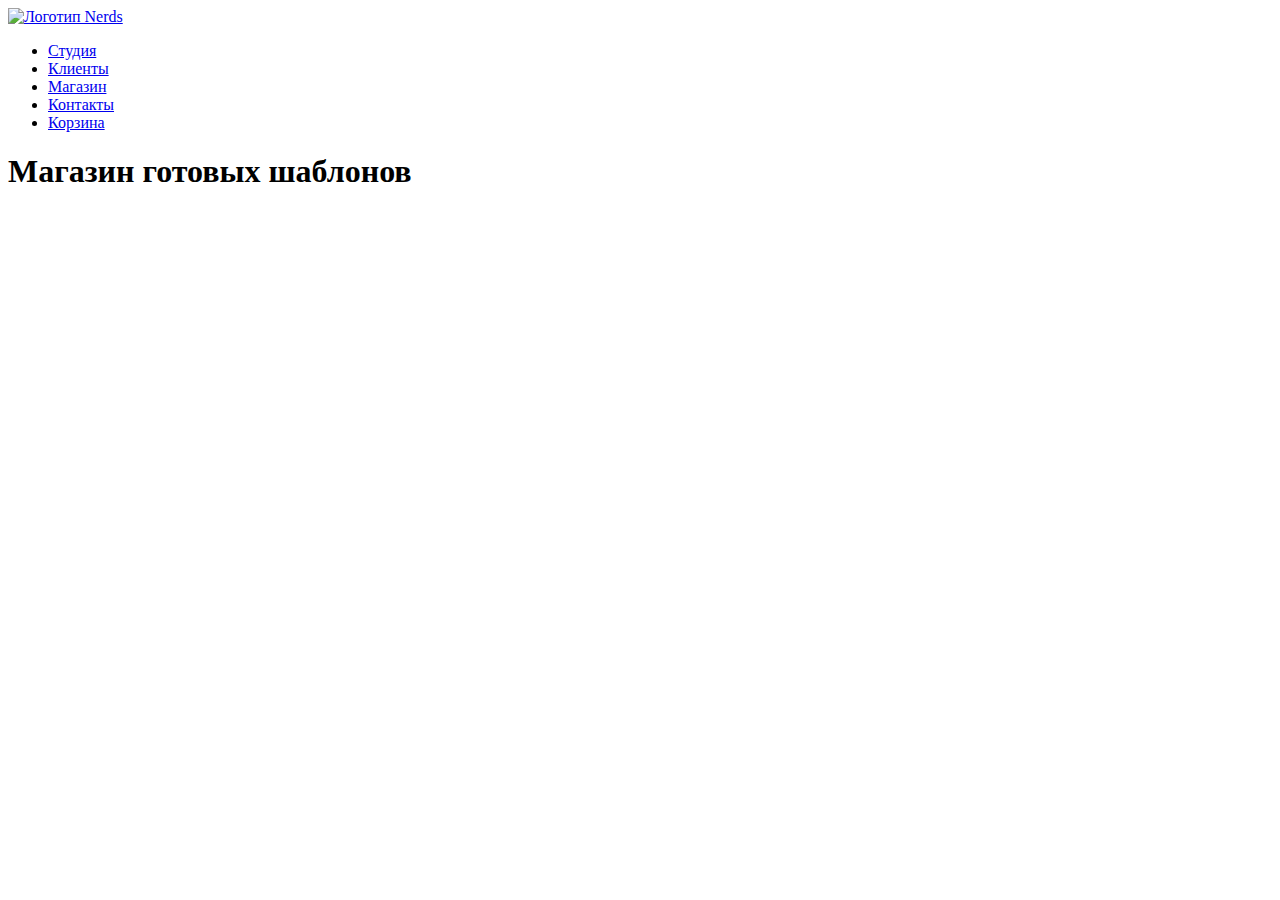
==== index.html @ 3d24a61e "Initial commit" ====
<!DOCTYPE html>
<head>
    <meta charset="utf-8">
    <title>Магазин готовых шаблонов</title>
    <link rel="stylesheet" href="css/style.css">
</head>

<body>
    <header>
        <nav class="main-navigation">
            <a class="main-header-logo" href="index.html">
                    <img src="img/logo.svg" width="111" height="24" alt="Логотип Nerds" >
                </a>
            <ul class="main-navigation-list">
                <li><a class="main-naviganion-item" href="studio.html">Студия</a></li>
                <li><a class="main-naviganion-item" href="customers.html">Клиенты</a></li>
                <li><a class="main-naviganion-item" href="shop.html">Магазин</a></li>
                <li><a class="main-naviganion-item" href="contacts.html">Контакты</a></li>
                <li><a class="main-naviganion-item" href="basket.html">Корзина</a></li>
            </ul>
            
            
        </nav>
        <h1>Магазин готовых шаблонов</h1>
    </header>
    
    <main class="container">
        
    </main>
    
    
</body>
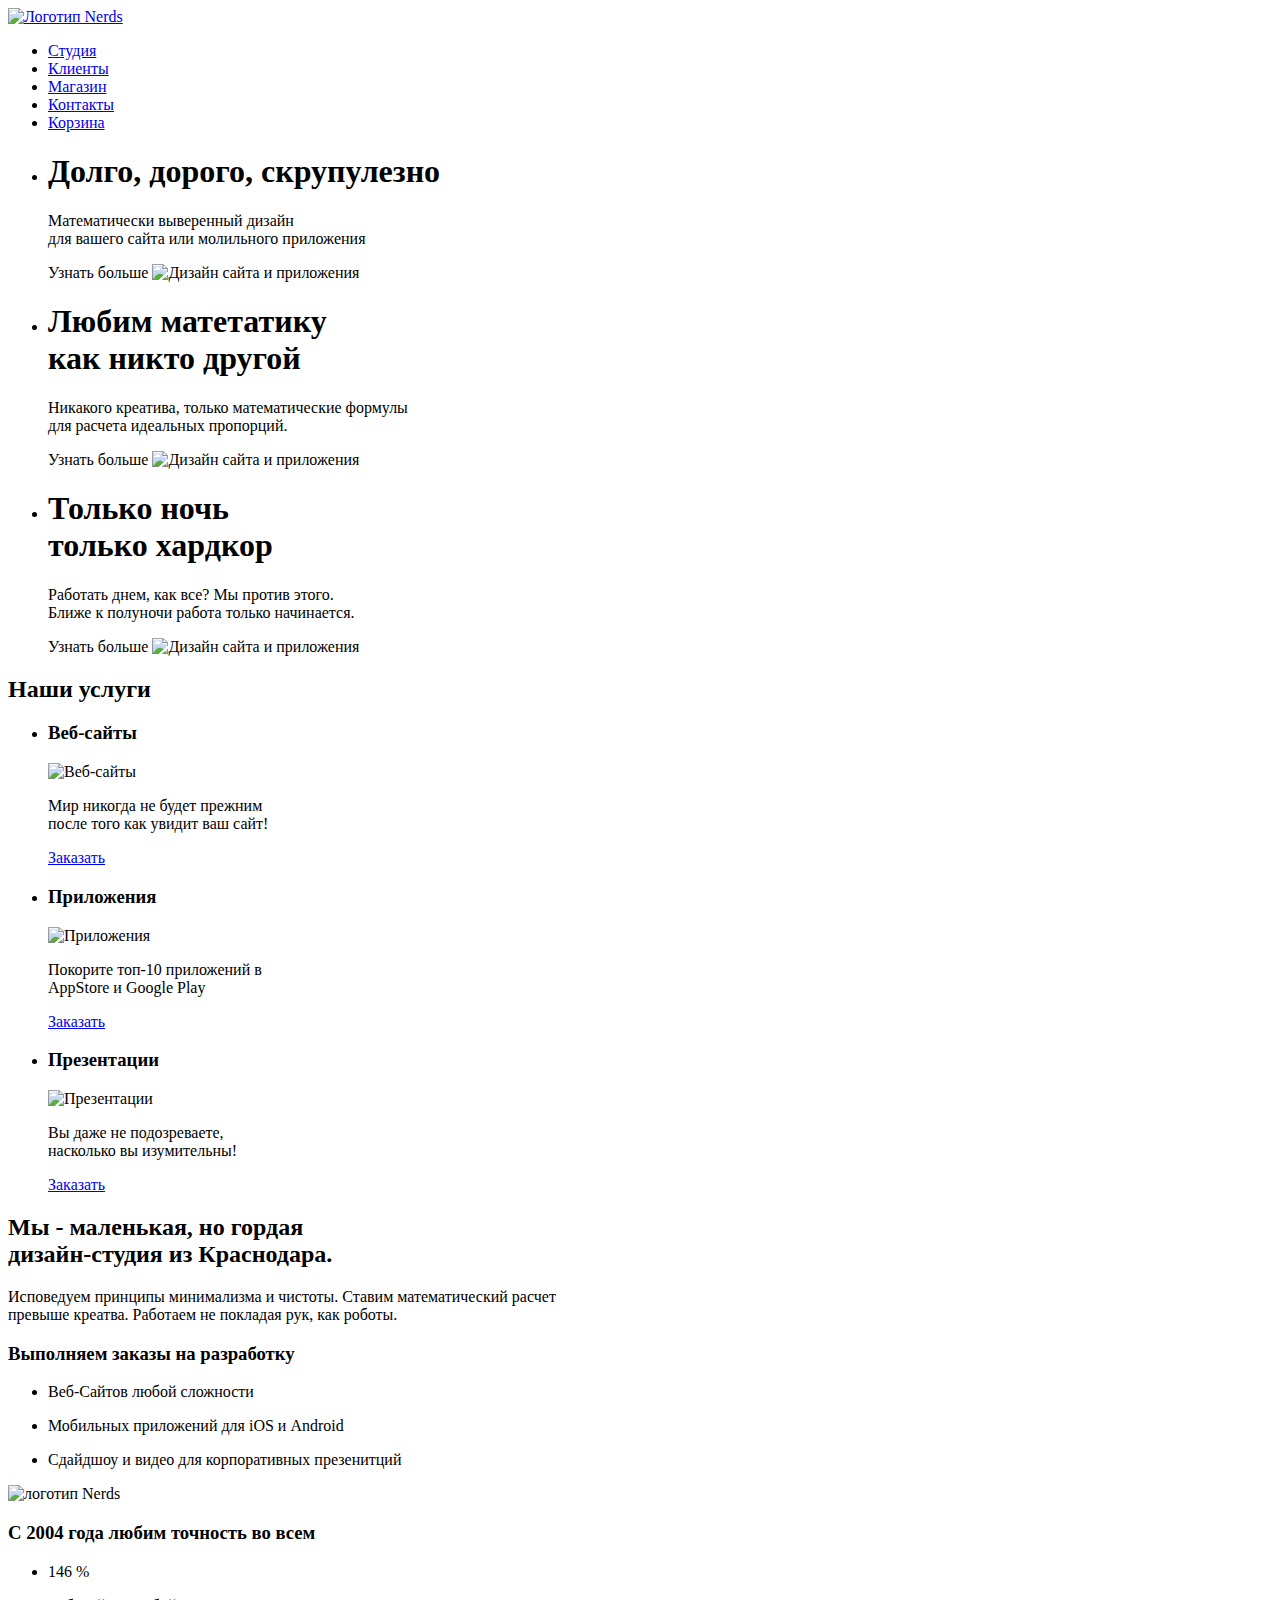
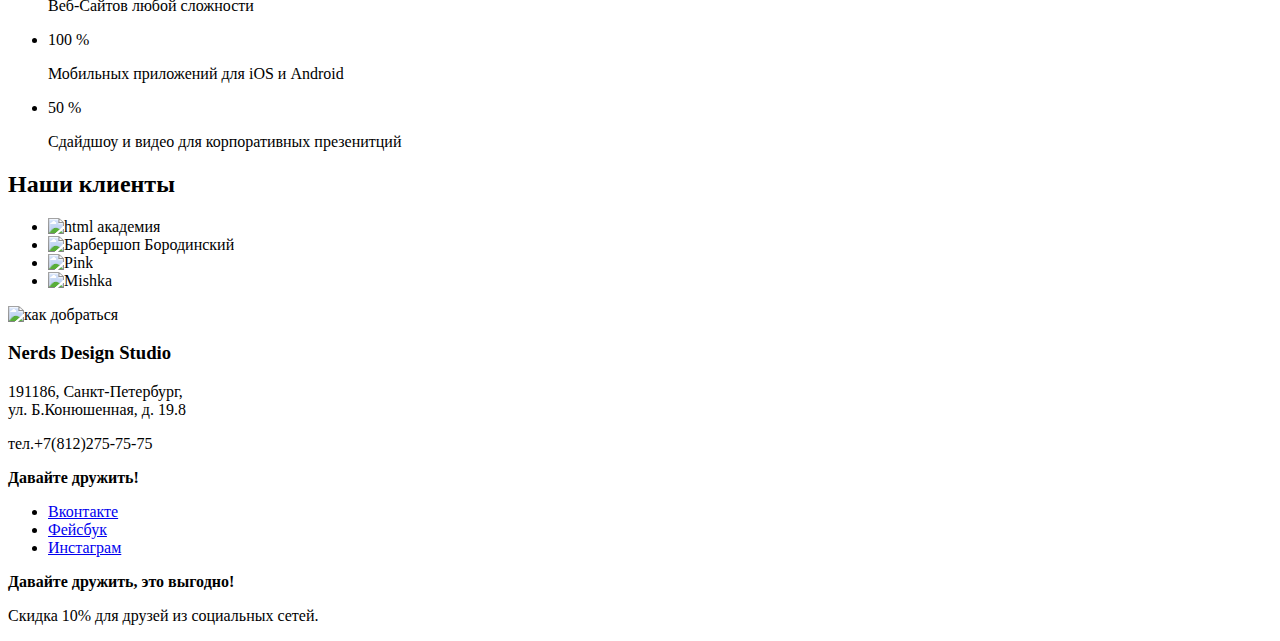
==== commit 7dc8781e: "Доделал index" ====
--- a/index.html
+++ b/index.html
@@ -21,12 +21,141 @@
             
             
         </nav>
-        <h1>Магазин готовых шаблонов</h1>
+        <section class="main-baner">
+            <ul class="baner-list">
+                <li class="baner-item">
+                    <h1 class="baner-h1">Долго, дорого, скрупулезно</h1>
+                    <p class="baner-text">Математически выверенный дизайн<br>
+                                          для вашего сайта или молильного приложения</p>
+                    <span class="button button-buner" href="studio.html"> Узнать больше</span>
+                    <img src="img/baner-1.jpg" alt="Дизайн сайта и приложения">
+                </li>
+                <li class="baner-item">
+                    <h1 class="baner-h1" >Любим матетатику<br>
+                                          как никто другой</h1>
+                    <p class="baner-text">Никакого креатива, только математические формулы<br>
+                                          для расчета идеальных пропорций.</p>
+                    <span class="button button-buner" href="studio.html"> Узнать больше</span>
+                    <img src="img/baner-2.jpg" alt="Дизайн сайта и приложения">
+                </li>
+                <li class="baner-item">
+                    <h1 class="baner-h1" >Только ночь<br>
+                                          только хардкор</h1>
+                    <p class="baner-text">Работать днем, как все? Мы против этого.<br>
+                                          Ближе к полуночи работа только начинается.</p>
+                    <span class="button button-buner" href="studio.html"> Узнать больше</span>
+                    <img src="img/baner-3.jpg" alt="Дизайн сайта и приложения">
+                </li>
+            </ul>
+        </section>
     </header>
     
     <main class="container">
+        <section class="our-services">
+            <h2 class="visualy-hidden">Наши услуги</h2>
+            <ul class="our-services-list">
+                <li class="our-services-item">
+                    <h3 class="servis-item">Веб-сайты</h3>
+                    <img class="service-image" src="img/web-sites.jpg" alt="Веб-сайты">
+                    <p class="service-text">Мир никогда не будет прежним<br>
+                                            после того как увидит ваш сайт!</p>
+                    <a class="button-link" href="herds-shop.html"><span class="button button-services button-red">Заказать</span></a>
+                </li>
+                
+                <li class="our-services-item">
+                    <h3 class="servis-item">Приложения</h3>
+                    <img class="service-image" src="img/app.jpg" alt="Приложения">
+                    <p class="service-text">Покорите топ-10 приложений в<br>
+                                            AppStore и Google Play</p>
+                    <a class="button-link" href="herds-shop.html"><span class="button button-services button-green">Заказать</span></a>
+                </li>
+                
+                 <li class="our-services-item">
+                    <h3 class="servis-item">Презентации</h3>
+                    <img class="service-image" src="img/presentations.jpg" alt="Презентации">
+                    <p class="service-text">Вы даже не подозреваете,<br>
+                                            насколько вы изумительны!</p>
+                    <a class="button-link" href="herds-shop.html"><span class="button button-services button-yellow">Заказать</span></a>
+                </li>
+            </ul>
+        </section>
+       
+        <section class="studio-promo">
+            <h2 class="studio-promo-h2">Мы - маленькая, но гордая<br>
+                                        дизайн-студия из Краснодара.</h2>
+            <p class="studio-text">Исповедуем принципы минимализма и чистоты. Ставим математический расчет<br>
+                                   превыше креатва. Работаем не покладая рук, как роботы.</p>
+            <h3 class="web-orders">Выполняем заказы на разработку</h3>
+            <ul class="web-orders-list">
+                <li class="web-orders-item">
+                    <p class="web-orders-text">Веб-Сайтов любой сложности</p>
+                </li>
+                <li class="web-orders-item">
+                    <p class="web-orders-text">Мобильных приложений для iOS и Android</p>
+                </li>
+                <li class="web-orders-item">
+                    <p class="web-orders-text">Сдайдшоу и видео для корпоративных презенитций</p>
+                </li>
+            </ul>
+            
+            <img src="img/logo-studio.jpg" alt="логотип Nerds">
+            <h3 class="web-orders">С 2004 года любим точность во всем</h3>
+            <ul class="web-orders-conditions-list">
+                <li class="web-orders-conditions-item">
+                    <span class="conditions-numbers">146</span>
+                    <span class="conditions-percents">%</span>
+                    <p class="web-orders-text">Веб-Сайтов любой сложности</p>
+                </li>
+                <li class="web-orders-item">
+                    <span class="conditions-numbers">100</span>
+                    <span class="conditions-percents">%</span>
+                    <p class="web-orders-text">Мобильных приложений для iOS и Android</p>
+                </li>
+                <li class="web-orders-item">
+                    <span class="conditions-numbers">50</span>
+                    <span class="conditions-percents">%</span>
+                    <p class="web-orders-text">Сдайдшоу и видео для корпоративных презенитций</p>
+                </li>
+            </ul>
+        </section>
         
+        <section class="customers">
+            <h2 class="visualy-hidden">Наши клиенты</h2>
+            <ul class="customers-list">
+                <li class="customers-item">
+                   <img class="customers-img" src="img/customer-html-academy.jpg" alt="html академия">
+                </li>
+                <li class="customers-item">
+                   <img class="customers-img" src="img/customer-borodinski.jpg" alt="Барбершоп Бородинский">
+                </li>
+                <li class="customers-item">
+                   <img class="customers-img" src="img/customer-pink.jpg" alt="Pink">
+                </li>
+                 <li class="customers-item">
+                   <img class="customers-img" src="img/customer-mishka.jpg" alt="Mishka">
+                </li>
+            </ul>
+        </section>
     </main>
-    
+    <footer class="main-footer">
+        <img src="img/map.jpg" height="400" width="100%" alt="как добраться">
+        <section class="address">
+            <h3 class="map-discription">Nerds Design Studio</h3>
+            <p>191186, Санкт-Петербург,<br>
+            ул. Б.Конюшенная, д. 19.8</p>
+            <p>тел.+7(812)275-75-75</p>
+        </section>
+        <div class="footer-social">
+                <b>Давайте дружить!</b>
+                <ul>
+                    <li><a class="social-button" href="#">Вконтакте</a></li>
+                    <li><a class="social-button" href="#">Фейсбук</a></li>
+                    <li><a class="social-button" href="#">Инстаграм</a></li>
+                </ul>
+        </div>
+        <b>Давайте дружить, это выгодно!</b>
+        <p>Скидка 10% для друзей из социальных сетей.</p>
+        
+    </footer>
     
 </body>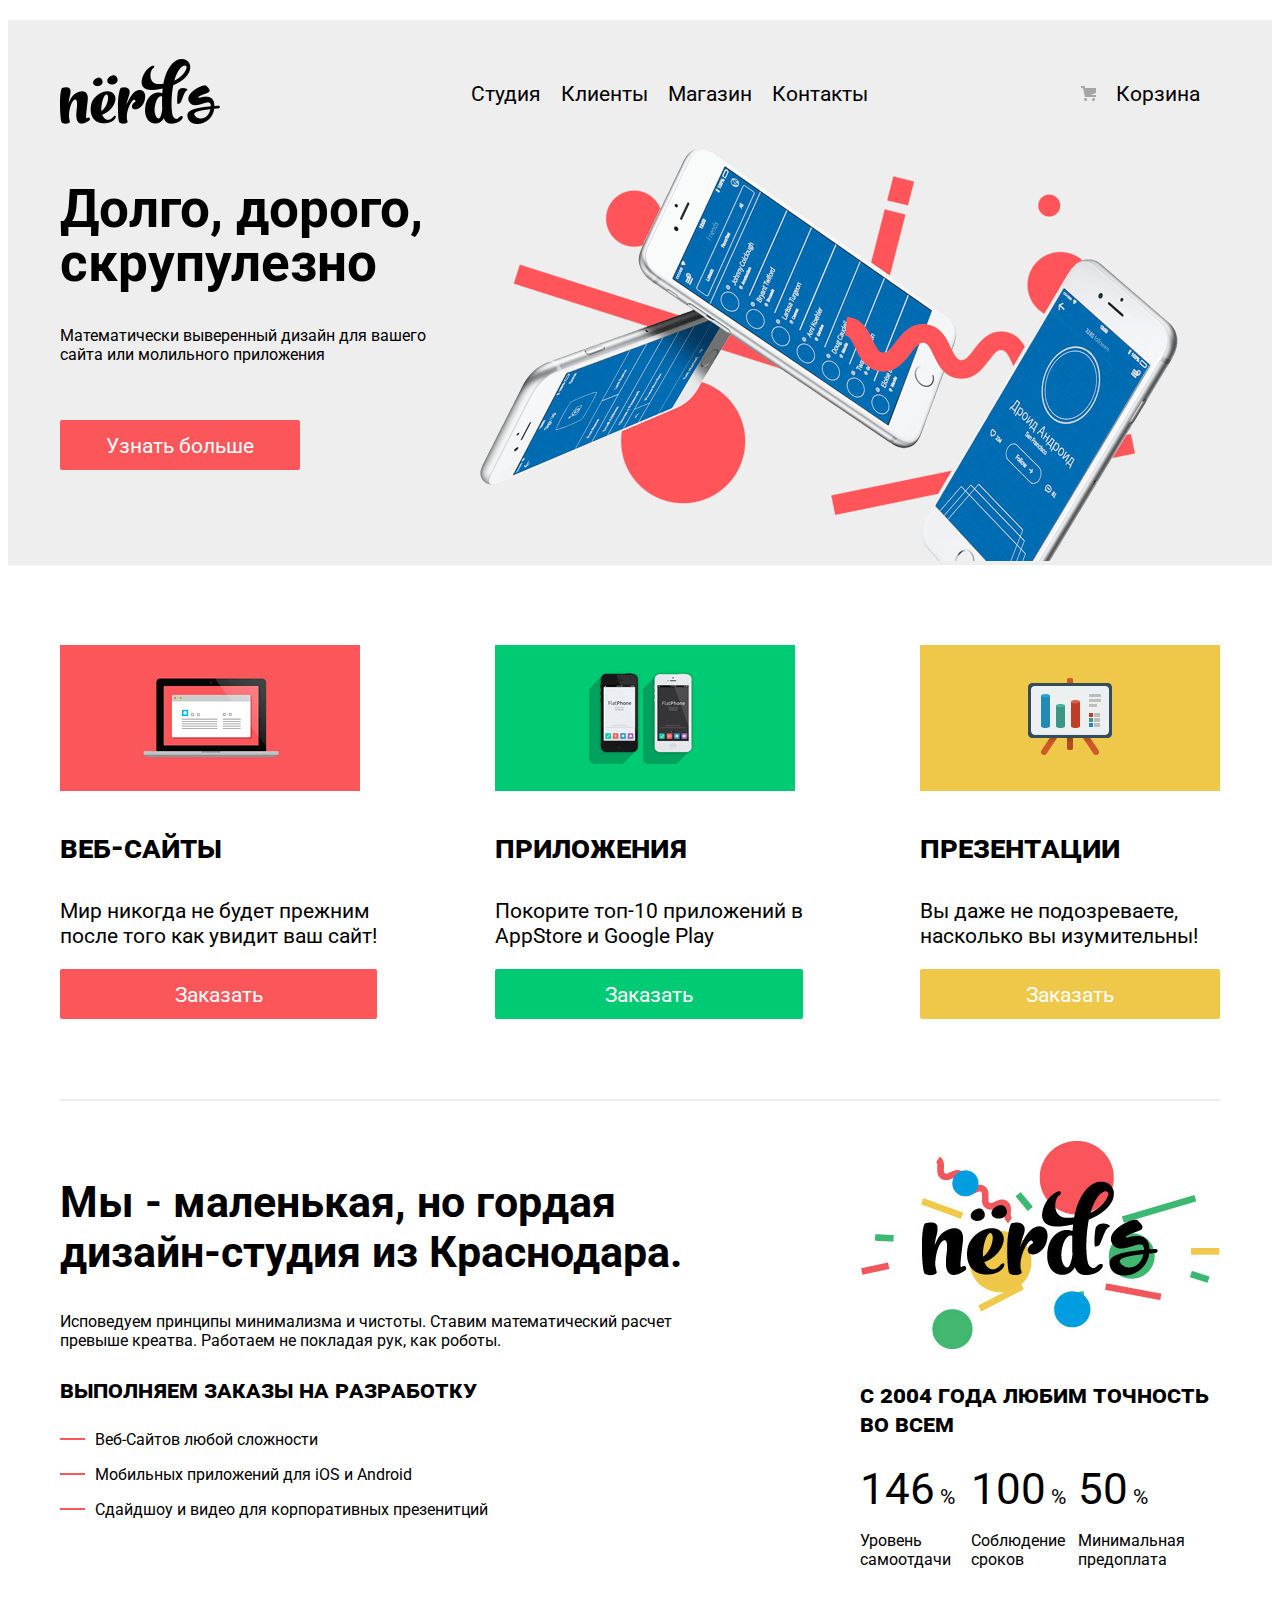
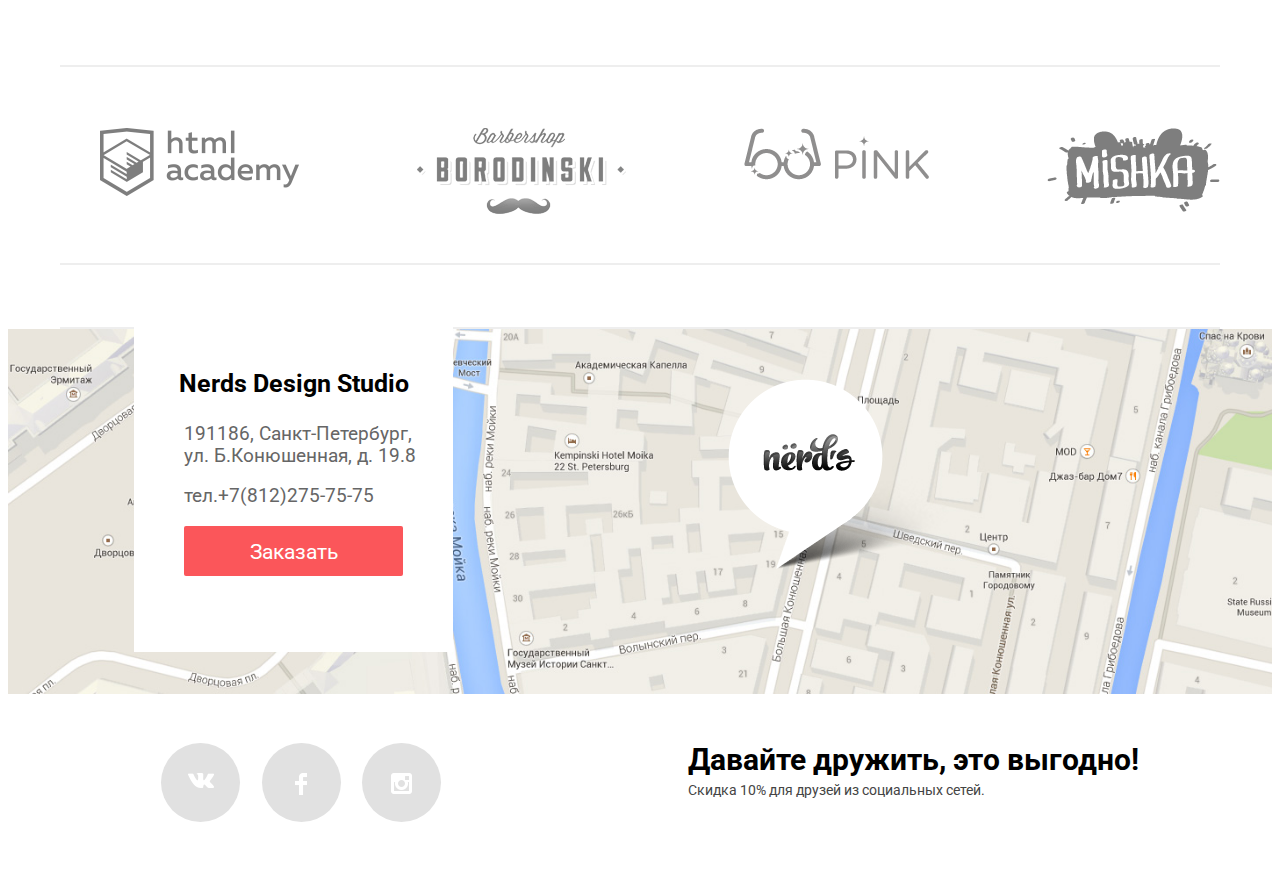
==== commit a93e02fc: "finish main page" ====
--- a/index.html
+++ b/index.html
@@ -3,34 +3,41 @@
     <meta charset="utf-8">
     <title>Магазин готовых шаблонов</title>
     <link rel="stylesheet" href="css/style.css">
+    <link href="https://fonts.googleapis.com/css?family=Roboto:500" rel="stylesheet">
 </head>
 
 <body>
-    <header>
+    <header class="header-main-page">
+       <div class="main-header-box">
         <nav class="main-navigation">
             <a class="main-header-logo" href="index.html">
-                    <img src="img/logo.svg" width="111" height="24" alt="Логотип Nerds" >
+                    <img src="img/nerds-logo.png" width="160" height="65" alt="Логотип Nerds" >
                 </a>
             <ul class="main-navigation-list">
                 <li><a class="main-naviganion-item" href="studio.html">Студия</a></li>
                 <li><a class="main-naviganion-item" href="customers.html">Клиенты</a></li>
                 <li><a class="main-naviganion-item" href="shop.html">Магазин</a></li>
                 <li><a class="main-naviganion-item" href="contacts.html">Контакты</a></li>
-                <li><a class="main-naviganion-item" href="basket.html">Корзина</a></li>
+                
             </ul>
             
-            
-        </nav>
+            <div class="basket-box">
+            	<img src="img/cart-icon.png" width="15px" height="15px"> 
+            	<a class="main-naviganion-item" href="basket.html">Корзина</a>
+            </div>
+         </nav>
         <section class="main-baner">
             <ul class="baner-list">
                 <li class="baner-item">
-                    <h1 class="baner-h1">Долго, дорого, скрупулезно</h1>
-                    <p class="baner-text">Математически выверенный дизайн<br>
-                                          для вашего сайта или молильного приложения</p>
-                    <span class="button button-buner" href="studio.html"> Узнать больше</span>
-                    <img src="img/baner-1.jpg" alt="Дизайн сайта и приложения">
+                   <div class="baner-left-side">
+                        <h1 class="baner-h1">Долго, дорого, скрупулезно</h1>
+                        <p class="baner-text">Математически выверенный дизайн для вашего сайта или молильного приложения</p>
+                        <span class="button button-buner" href="studio.html"> Узнать больше</span>
+                        </div>
+                    <img src="img/slide1.png" width="698" height="413" alt="Дизайн сайта и приложения">
                 </li>
-                <li class="baner-item">
+<!--
+           	  <li class="baner-item">
                     <h1 class="baner-h1" >Любим матетатику<br>
                                           как никто другой</h1>
                     <p class="baner-text">Никакого креатива, только математические формулы<br>
@@ -46,8 +53,10 @@
                     <span class="button button-buner" href="studio.html"> Узнать больше</span>
                     <img src="img/baner-3.jpg" alt="Дизайн сайта и приложения">
                 </li>
+-->
             </ul>
         </section>
+        </div>
     </header>
     
     <main class="container">
@@ -55,24 +64,27 @@
             <h2 class="visualy-hidden">Наши услуги</h2>
             <ul class="our-services-list">
                 <li class="our-services-item">
+                   <img class="service-image" src="img/illustration-1.jpg.png" width="300" height="146" alt="Веб-сайты">
                     <h3 class="servis-item">Веб-сайты</h3>
-                    <img class="service-image" src="img/web-sites.jpg" alt="Веб-сайты">
+                    
                     <p class="service-text">Мир никогда не будет прежним<br>
                                             после того как увидит ваш сайт!</p>
                     <a class="button-link" href="herds-shop.html"><span class="button button-services button-red">Заказать</span></a>
                 </li>
                 
                 <li class="our-services-item">
+                   <img class="service-image" src="img/illustration-2.jpg.png" width="300" height="146"  alt="Приложения">
                     <h3 class="servis-item">Приложения</h3>
-                    <img class="service-image" src="img/app.jpg" alt="Приложения">
+                    
                     <p class="service-text">Покорите топ-10 приложений в<br>
                                             AppStore и Google Play</p>
                     <a class="button-link" href="herds-shop.html"><span class="button button-services button-green">Заказать</span></a>
                 </li>
                 
                  <li class="our-services-item">
+                    
+                    <img class="service-image" src="img/illustration-3.jpg.png" width="300" height="146"  alt="Презентации">
                     <h3 class="servis-item">Презентации</h3>
-                    <img class="service-image" src="img/presentations.jpg" alt="Презентации">
                     <p class="service-text">Вы даже не подозреваете,<br>
                                             насколько вы изумительны!</p>
                     <a class="button-link" href="herds-shop.html"><span class="button button-services button-yellow">Заказать</span></a>
@@ -81,80 +93,97 @@
         </section>
        
         <section class="studio-promo">
-            <h2 class="studio-promo-h2">Мы - маленькая, но гордая<br>
+           <div class="promo">
+            <h2 class="studio-promo-h2">Мы - маленькая, но гордая
                                         дизайн-студия из Краснодара.</h2>
-            <p class="studio-text">Исповедуем принципы минимализма и чистоты. Ставим математический расчет<br>
+            <p class="studio-text">Исповедуем принципы минимализма и чистоты. Ставим математический расчет
                                    превыше креатва. Работаем не покладая рук, как роботы.</p>
             <h3 class="web-orders">Выполняем заказы на разработку</h3>
             <ul class="web-orders-list">
                 <li class="web-orders-item">
-                    <p class="web-orders-text">Веб-Сайтов любой сложности</p>
+                    <p class="web-orders-text">	  Веб-Сайтов любой сложности</p>
                 </li>
                 <li class="web-orders-item">
-                    <p class="web-orders-text">Мобильных приложений для iOS и Android</p>
+                    <p class="web-orders-text">  Мобильных приложений для iOS и Android</p>
                 </li>
                 <li class="web-orders-item">
                     <p class="web-orders-text">Сдайдшоу и видео для корпоративных презенитций</p>
                 </li>
             </ul>
+            </div>
             
-            <img src="img/logo-studio.jpg" alt="логотип Nerds">
+            <div class="web-orders-box">
+            <img src="img/nerds-illustration.jpg.png" width="360" height="208" alt="логотип Nerds">
             <h3 class="web-orders">С 2004 года любим точность во всем</h3>
             <ul class="web-orders-conditions-list">
                 <li class="web-orders-conditions-item">
                     <span class="conditions-numbers">146</span>
                     <span class="conditions-percents">%</span>
-                    <p class="web-orders-text">Веб-Сайтов любой сложности</p>
+                    <p class="web-orders-text">Уровень самоотдачи</p>
                 </li>
-                <li class="web-orders-item">
+                <li class="web-orders-conditions-item">
                     <span class="conditions-numbers">100</span>
                     <span class="conditions-percents">%</span>
-                    <p class="web-orders-text">Мобильных приложений для iOS и Android</p>
+                    <p class="web-orders-text">Соблюдение сроков</p>
                 </li>
-                <li class="web-orders-item">
+                <li class="web-orders-conditions-item">
                     <span class="conditions-numbers">50</span>
                     <span class="conditions-percents">%</span>
-                    <p class="web-orders-text">Сдайдшоу и видео для корпоративных презенитций</p>
+                    <p class="web-orders-text">Минимальная предоплата</p>
                 </li>
             </ul>
+            </div>
         </section>
         
         <section class="customers">
             <h2 class="visualy-hidden">Наши клиенты</h2>
-            <ul class="customers-list">
+            <ul class="customers">
                 <li class="customers-item">
-                   <img class="customers-img" src="img/customer-html-academy.jpg" alt="html академия">
+                   <img class="customers-img" src="img/logo-1.png.png" alt="html академия">
                 </li>
                 <li class="customers-item">
-                   <img class="customers-img" src="img/customer-borodinski.jpg" alt="Барбершоп Бородинский">
+                   <img class="customers-img" src="img/logo-2.png.png" alt="Барбершоп Бородинский">
                 </li>
                 <li class="customers-item">
-                   <img class="customers-img" src="img/customer-pink.jpg" alt="Pink">
+                   <img class="customers-img" src="img/logo-3.png.png" alt="Pink">
                 </li>
                  <li class="customers-item">
-                   <img class="customers-img" src="img/customer-mishka.jpg" alt="Mishka">
+                   <img class="customers-img" src="img/logo-4.png.png" alt="Mishka">
                 </li>
             </ul>
         </section>
     </main>
+    
     <footer class="main-footer">
-        <img src="img/map.jpg" height="400" width="100%" alt="как добраться">
+       <img src="img/map.jpg" width="100%" height="100%" >
+       <img class="map-marker" src="img/map-marker.png">
+
+          
         <section class="address">
+           	
             <h3 class="map-discription">Nerds Design Studio</h3>
             <p>191186, Санкт-Петербург,<br>
             ул. Б.Конюшенная, д. 19.8</p>
             <p>тел.+7(812)275-75-75</p>
+            <a class="button-link" href="herds-shop.html"><span class="button button-write-us">Заказать</span></a>
+         
         </section>
-        <div class="footer-social">
-                <b>Давайте дружить!</b>
-                <ul>
-                    <li><a class="social-button" href="#">Вконтакте</a></li>
-                    <li><a class="social-button" href="#">Фейсбук</a></li>
-                    <li><a class="social-button" href="#">Инстаграм</a></li>
+      
+           
+        <div class="social-block">
+          <div class="footer-social">
+                
+                <ul class="social-button-list">
+                    <li><a class="social-button" href="#"><img  class="social-button-image" src="img/vk-icon.png" width="26" height="15"  ></a></li>
+                    <li><a class="social-button" href="#"><img  class="social-button-image" src="img/fb-icon.png" width="12" height="22"  ></a></li>
+                    <li><a class="social-button" href="#"><img  class="social-button-image" src="img/insta-icon.png" width="21" height="21"  ></a></li>
                 </ul>
+          </div>
+          <div class="lets-be-friends">
+             <b>Давайте дружить, это выгодно!</b>
+             <p>Скидка 10% для друзей из социальных сетей.</p>
+          </div>
         </div>
-        <b>Давайте дружить, это выгодно!</b>
-        <p>Скидка 10% для друзей из социальных сетей.</p>
         
     </footer>
     
--- a/css/style.css
+++ b/css/style.css
@@ -0,0 +1,388 @@
+
+.main-navigation {
+	display: flex;
+	flex-direction: row;
+	justify-content: space-between;
+	align-items: center;
+	background-color: #eeeeee;
+	margin-top: 20px;
+	padding-top: 20px;
+}
+
+.main-navigation-list {
+	display: flex;
+	flex-direction: row;
+	justify-content: space-between;
+	align-items: center;
+	width: 400px;
+	height: 65px;
+	
+	list-style: none;
+	text-decoration: none;
+	
+}
+
+.header-main-page {
+	background-color: #eeeeee;
+	height: 545px;
+	margin: 0px;
+	padding: 0px;
+}
+
+.main-naviganion-item {
+	text-decoration: none;
+	font-size: 16pt;
+	margin-right: 20px;
+		color: black;
+	display: block;
+}
+
+a .main-naviganion-item {
+	font-family: 'Roboto', sans-serif;
+	font: 'Roboto';
+	color: black;
+}
+
+
+body {
+	font-family: 'Roboto', sans-serif;
+	
+	font-size: 16pt;
+}
+
+.basket-box {
+	display: flex;
+	flex-direction: row;
+	justify-content: flex-start;
+	align-items: center;
+}
+
+.basket-box img{
+	display: block;
+	margin-right: 20px;
+	padding: 0px;
+	
+	
+}
+
+.main-header-box {
+	width: 1160px;
+	margin-right: auto;
+	margin-left: auto;
+}
+
+.main-baner {
+	margin: 0px;
+	padding: 0px;
+	display: flex;
+	flex-direction: row;
+	justify-content: flex-start;
+}
+
+.baner-h1 {
+	font: "Roboto-medium";
+	font-size: 40pt;
+	width: 370px;
+	margin-bottom: 20px;
+
+	line-height: 40pt;
+	
+}
+
+.baner-list {
+	margin: 0px;
+	padding: 0px;
+	list-style: none;
+}
+
+.baner-left-side {
+	width: 400px;
+	display: flex;
+	flex-direction: column;
+	margin: 0px;
+	padding: 0px;
+	margin-right: 20px;
+	
+	
+	
+}
+
+.baner-item {
+	margin: 0px;
+	padding: 0px;
+	display: flex;
+	flex-direction: row;
+	justify-content: space-between;
+	list-style: none;
+}
+
+.baner-text {
+	font-size: 16px;
+}
+
+.button {
+	height: 50px;
+	background-color: #fb565a;
+	display: flex;
+	justify-content: center;
+	align-items: center;
+	font-size: 16pt;
+	color: white;
+	border-radius: 2px;
+}
+
+.button-buner {
+	width: 240px;
+	margin-top: 40px;
+}
+
+.container {
+	display: flex;
+	flex-direction: column;
+	justify-content: center;
+	margin-top: 80px;
+	
+	
+}
+
+.our-services-list {
+	display: flex;
+	flex-direction: row;
+	justify-content: space-between;
+	list-style: none;
+	margin: 0px;
+	padding: 0px;
+}
+
+.visualy-hidden {
+	display: none;
+}
+
+.our-services {
+	width: 1160px;
+	margin-left: auto;
+	margin-right: auto;
+	padding-bottom: 80px;
+	border-bottom: 2px solid #eeeeee;
+}
+
+.button-link {
+	text-decoration: none;
+}
+
+.button-green {
+	background-color: #00ca74;
+}
+
+.button-yellow {
+	background-color: #efc84a;
+}
+
+.servis-item {
+	font-size: 24pt;
+	font-variant-caps: all-petite-caps;
+}
+
+.studio-promo {
+		width: 1160px;
+	margin-left: auto;
+	margin-right: auto;
+	padding-bottom: 80px;
+	padding-top: 40px;
+	border-bottom: 2px solid #eeeeee;
+	display: flex;
+	flex-direction: row;
+	justify-content: space-between;
+}
+
+.promo {
+	margin-right: 150px;
+}
+
+.studio-promo-h2 {
+	font-size: 32pt;
+}
+
+.web-orders {
+	font-size: 19pt;
+	
+	font-variant-caps: all-petite-caps;
+}
+
+.studio-text {
+	font-size: 12pt;
+}
+
+.web-orders-list {
+	list-style: none;
+	margin: 0px;
+	padding: 0px;
+	
+	
+}
+
+.web-orders-item {
+  padding-left: 35px;
+  background: url("../img/Rectangle%201.png") no-repeat left center;
+}
+
+.web-orders-conditions-list {
+	display: flex;
+	flex-direction: row;
+	justify-content: space-between;
+	list-style: none;
+	width: 360px;
+	margin: 0px;
+	padding: 0px;
+}
+
+.conditions-numbers {
+	font-size: 33pt;	
+}
+
+.web-orders-text {
+	font-size: 12pt;
+}
+
+.customers {
+	width: 1160px;
+	margin-left: auto;
+	margin-right: auto;
+	padding-bottom: 40px;
+	padding-top: 20px;
+	border-bottom: 2px solid #eeeeee;
+	display: flex;
+	flex-direction: row;
+	justify-content: space-between;
+}
+}
+
+.customers{
+	display: flex;
+	flex-direction: row;
+	justify-content: space-between;
+	list-style: none;
+	width: 1160px;
+	
+}
+
+.customers-item {
+	display: block;
+	opacity: 0.5;
+}
+
+.customers-item:hover {
+
+	opacity: 1;
+}
+
+.address {
+	margin-left: 10%;
+	width: 319px;
+	height: 308px;
+	background-color: white;
+	color: black;
+	position: relative;
+	top: -570px;
+	text-align: center;
+	padding-top: 20px;
+	
+	}
+	
+.address p{
+	text-align: left;
+	padding-left: 50px;
+	padding-right: auto;
+	font-size: 14pt;
+	color: #666666;
+}
+
+.main-footer {
+	margin: 0px;
+	padding: 0px;
+}
+
+
+}
+
+.map-discription {
+	text-align: center;
+	padding-top: 50px;
+}
+
+.button-write-us {
+	width: 219px;
+	margin-left: auto;
+	margin-right: auto;
+}
+
+.social-block {
+	display: flex;
+	flex-direction: row;
+	justify-content: space-around;
+	margin-right: 20px;
+	margin-top: -500px;
+	padding-bottom: -520px;
+	
+}
+
+.social-button-list {
+	display: flex;
+	flex-direction: row;
+	width: 300px;
+	justify-content: space-between;
+	list-style: none;
+	height: 79px;
+}
+
+.social-button-list li{
+margin-right: 20px;
+	border-radius: 50%;
+  background-color: #e1e1e1;
+  background-image: url(../img/vk-icon.png) 30px 30px no-repeat;
+  background-position: center;
+  width: 79px;
+  height: 79px;
+}
+
+.social-button {
+
+}
+
+
+
+.social-button-image {
+	display: block;
+	justify-content: center;
+	
+	margin-left: auto;
+	margin-right: auto;
+	margin-top: 30px;
+	
+	
+	
+	
+	
+	
+}
+
+.lets-be-friends b{
+	font-size: 30px;
+	margin-top: 20px;
+}
+
+.lets-be-friends {
+	margin-top: 20px;
+}
+
+.lets-be-friends p{
+	font-size: 14px;
+	margin-top: 5px;
+	color: #444444;
+}
+
+.map-marker {
+	position: relative;
+	left: 57%;
+	bottom: 320px;
+}
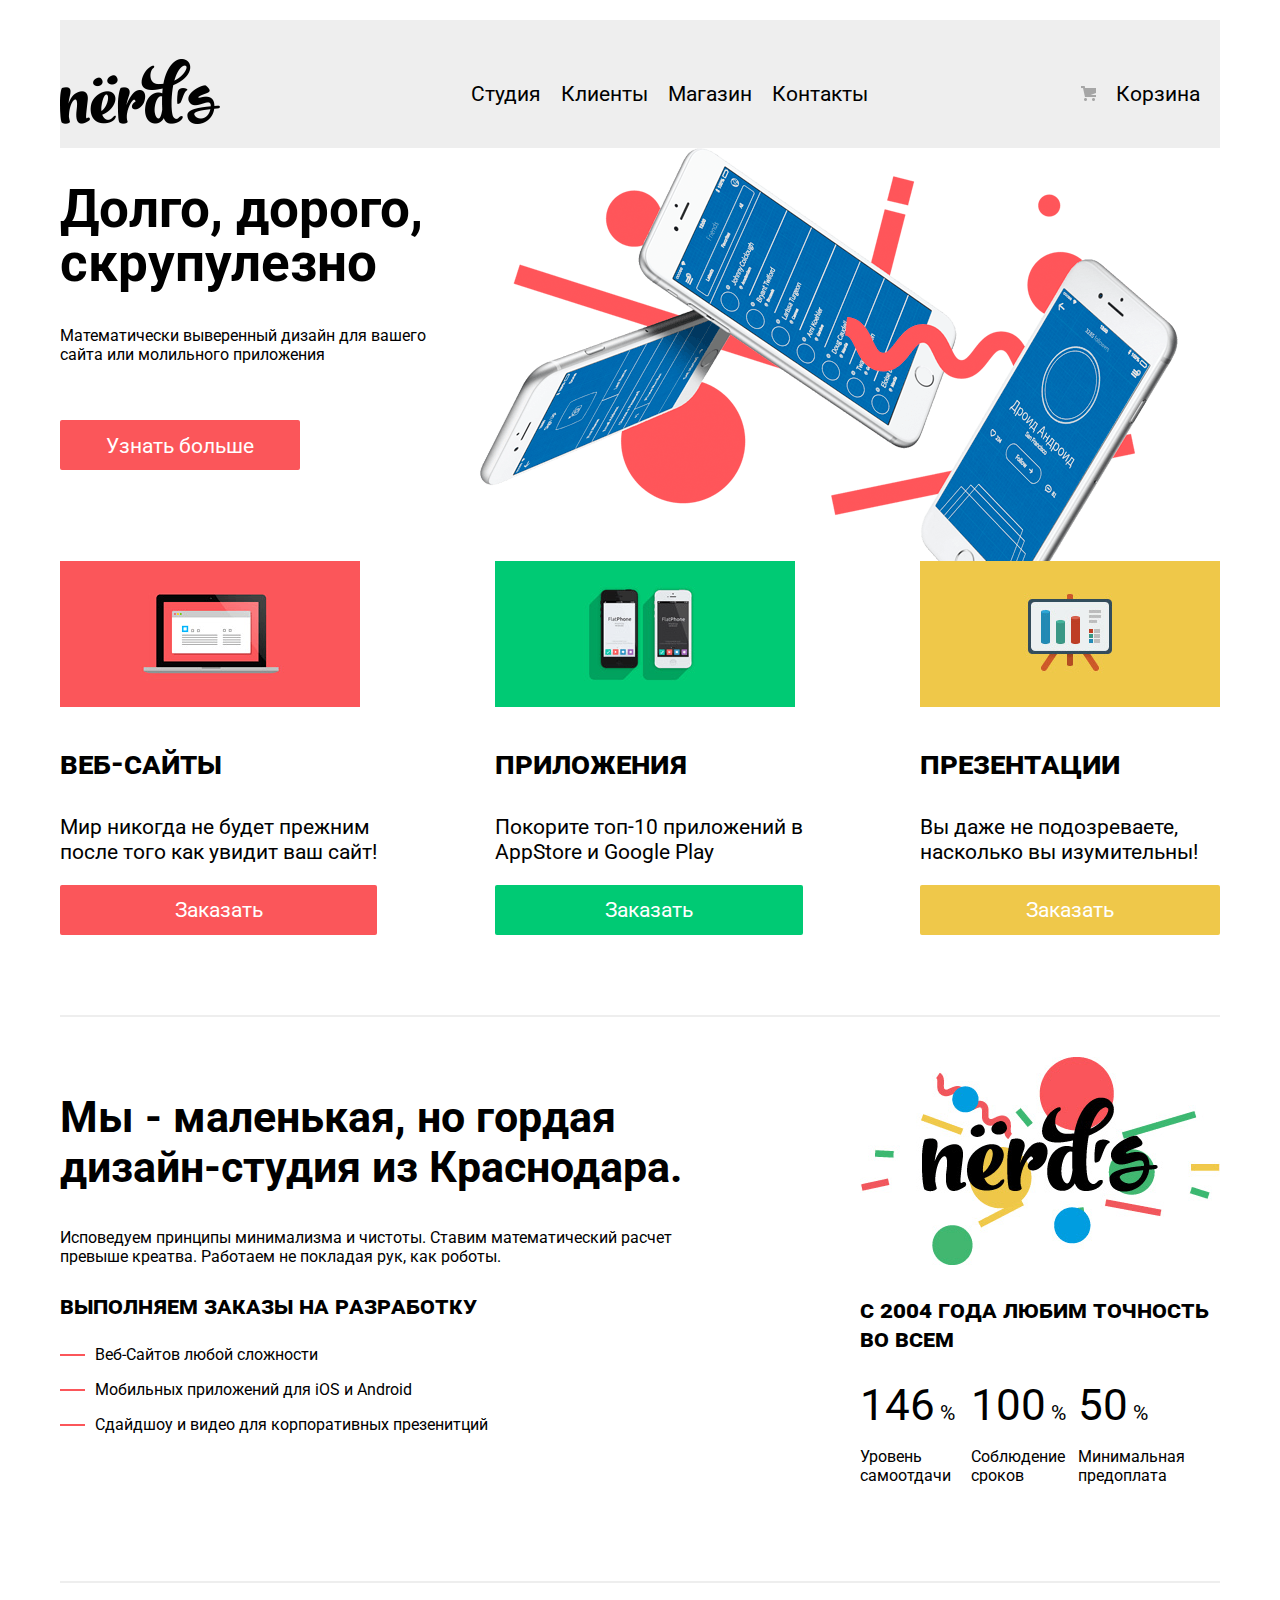
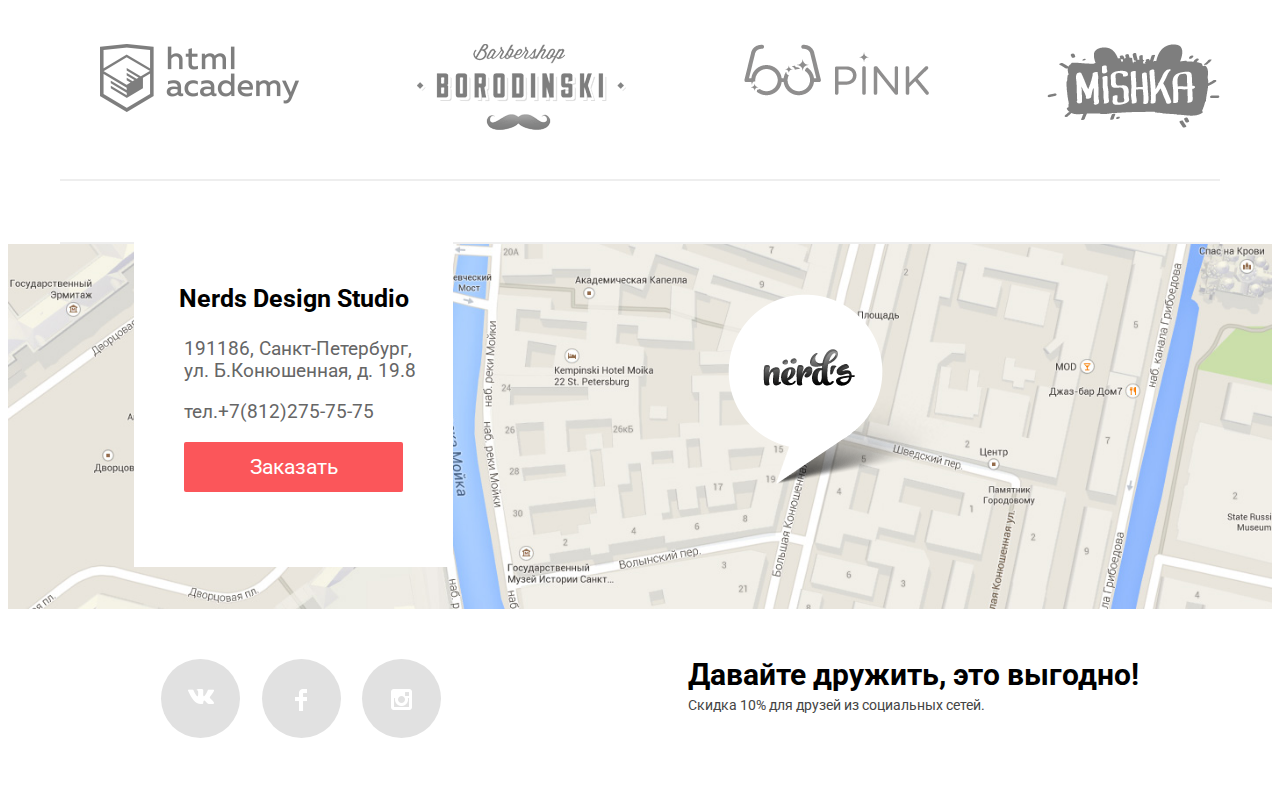
==== commit ae3ee836: "make bardersop better" ====
--- a/index.html
+++ b/index.html
@@ -11,7 +11,7 @@
        <div class="main-header-box">
         <nav class="main-navigation">
             <a class="main-header-logo" href="index.html">
-                    <img src="img/nerds-logo.png" width="160" height="65" alt="Логотип Nerds" >
+                    <img class="logo-nerds-img" src="img/nerds-logo.png" width="160" height="65" alt="Логотип Nerds" >
                 </a>
             <ul class="main-navigation-list">
                 <li><a class="main-naviganion-item" href="studio.html">Студия</a></li>
@@ -78,7 +78,7 @@
                     
                     <p class="service-text">Покорите топ-10 приложений в<br>
                                             AppStore и Google Play</p>
-                    <a class="button-link" href="herds-shop.html"><span class="button button-services button-green">Заказать</span></a>
+                    <a class="button-link" href="#"><span class="button button-services button-green">Заказать</span></a>
                 </li>
                 
                  <li class="our-services-item">
--- a/css/style.css
+++ b/css/style.css
@@ -22,9 +22,11 @@
 	
 }
 
-.header-main-page {
+
+
+.header-second-page {
 	background-color: #eeeeee;
-	height: 545px;
+	height: 355px;
 	margin: 0px;
 	padding: 0px;
 }
@@ -43,6 +45,13 @@
 	color: black;
 }
 
+.main-naviganion-item:hover {
+	color: #fb565a;
+}
+
+.main-naviganion-item:active {
+	color: #cccccc;
+}
 
 body {
 	font-family: 'Roboto', sans-serif;
@@ -136,11 +145,23 @@
 	margin-top: 40px;
 }
 
-.container {
-	display: flex;
-	flex-direction: column;
-	justify-content: center;
+.button-buner:hover{
+	background-color: #e74246;
+}
+
+.button-buner:active{
+	background-color: #d7373b;
+	color: #e37376;
+}
+
+.container-shop {
+	display: flex;
+	flex-direction: row;
+	justify-content: space-between;
 	margin-top: 80px;
+	width: 1160px;
+	margin-left: auto;
+	margin-right: auto;
 	
 	
 }
@@ -274,6 +295,11 @@
 .customers-item:hover {
 
 	opacity: 1;
+}
+
+.customers-item:active {
+
+	opacity: 0.25;
 }
 
 .address {
@@ -298,6 +324,7 @@
 }
 
 .main-footer {
+	width: 100%;
 	margin: 0px;
 	padding: 0px;
 }
@@ -314,6 +341,15 @@
 	width: 219px;
 	margin-left: auto;
 	margin-right: auto;
+}
+
+.button-write-us:hover {
+	background-color: #e74246;
+}
+
+.button-write-us:active {
+	background-color: #d7373b;
+	color: #e37376;
 }
 
 .social-block {
@@ -359,11 +395,16 @@
 	margin-right: auto;
 	margin-top: 30px;
 	
-	
-	
-	
-	
-	
+	}
+
+.social-button-list li:hover {
+background-color: #e74246;
+
+}
+
+.social-button-list li:active {
+background-color: #d7373b;
+color: #ffffff;
 }
 
 .lets-be-friends b{
@@ -386,3 +427,311 @@
 	left: 57%;
 	bottom: 320px;
 }
+
+.main-header-logo img:active {
+	opacity: 0.5;
+}
+
+
+
+.button-red:hover {
+		background-color: #e74246;
+}
+.button-red:activ {
+		background-color: #d7373b;
+	color: #e37376;
+}
+
+.button-green:hover {
+		background-color: #00bc6c;
+}
+.button-green:activ {
+		background-color: #00aa62;
+	color: #4dc491;
+}
+
+.button-yellow:hover {
+		background-color: #eab534;
+}
+.button-yellow:activ {
+		background-color: #e5a722;
+	color: #e5a722;
+}
+
+
+.header-herds-shop {
+	text-align: center;
+	vertical-align: middle;
+	margin-top: 55px;
+}
+
+.navigaition-active {
+	margin-top: 12px;
+	padding-bottom:  10px;
+	border-bottom: 2px solid #e37376;
+}
+
+.shop-filters {
+	width: 260px;
+}
+
+.shop-items {
+	width: 760px;
+	margin: 0px;
+	padding: 0px;
+	
+	
+}
+
+.filter-header {
+	font-size: 18pt;
+	font-variant-caps: all-petite-caps;
+}
+
+.range-slider {
+	
+	width: 210px;
+	height: 50px;
+	margin-left: 10px;
+	margin-right: 10px;
+}
+
+.price-slide {
+	display: flex;
+	width: 260px;
+	height: 80px;
+	background-color: #f1f1f1;
+	align-content: center;
+	flex-direction: row;
+	align-items: center;
+	margin-bottom: 10px;
+	justify-content: center;
+	flex-wrap: wrap;
+	box-shadow: 3px -3px #eeeeee;
+	
+}
+
+.range-slider-value {
+	width: 80px;
+	height: 38px;
+	background-color: #eeeeee;
+	border: none;
+	text-align: center;
+	font-size: 16px;
+	margin-left: 10px;
+	border-radius: 3px;
+}
+	
+
+.numbers-of-price{
+	font-size: 16pt;
+	display: flex;
+	flex-direction: row;
+	justify-content: space-between;
+	width: 260px;
+	margin-bottom: 30px;
+	
+}
+
+
+
+.price-box {
+	display: flex;
+	flex-direction: row;
+	justify-content: space-between;
+	margin-bottom: 30px;
+	
+}
+
+.price-box label{
+	font-size: 16pt;
+	font-variant-caps: all-petite-caps;
+	font-weight: 500;
+}
+
+.radio-grid-batton {
+	margin-bottom: 15px;
+	margin-right:  15px;
+	
+}
+
+
+
+.submit {
+	font-size: 16pt;
+	width: 260px;
+	height: 50px;
+	background-color: #eeeeee;
+	border: none;
+	margin-top: 50px;
+	margin-bottom: 50px;
+	font-variant-caps: all-petite-caps;
+}
+
+input.speciality-checker+span{
+	
+	width: 31px;
+	height: 31px;
+	margin-bottom: -15px;
+	margin-right: 15px;
+	background: url(../img/checkbox-off.jpg) no-repeat left center;
+	opacity: 0.5;
+	 visibility:hidden;
+	display: block;
+	position: absolute;
+	left: 0px;
+	top: 0px;
+	
+}
+
+input[type="checkbox"]:checked{
+    visibility:hidden;
+}
+
+input.speciality-checker:checked+span {
+	background-position: 0 -32px;
+}
+
+.temlate-list {
+	margin: 0px;
+	padding: 0px;
+	list-style: none;
+	display: flex;
+	flex-direction: row;
+	justify-content: space-between;
+	flex-wrap: wrap;
+}
+
+
+
+.template-item {
+	display: flex;
+	flex-direction: column;
+	justify-content: flex-start;
+	width: 360px;
+	height: 614px;
+	margin-bottom: 40px;
+}
+
+
+.sedona-template {
+	background-image: url(../img/img-sedona2.jpg);
+}
+.sedona-hover  {
+	display: block;
+  opacity: 0;
+  width: 360px;
+  height: 614px;
+	
+	}
+
+.sedona-hover:hover {
+  opacity: 100;
+}
+}
+
+
+a.button-buy-template {
+	
+	width: 200px;
+	height: 50px;
+	top: 300px;
+	left: 50px;
+	text-decoration: none;
+}
+
+.button-bum {
+	display: block;
+	position: relative;
+	width: 200px;
+	height: 50px;
+	top: -100px;
+	left: 80px;
+	z-index: 2;
+	text-decoration: none;
+	
+}
+
+.button-bum a{
+	text-decoration: none;
+}
+
+.button-bum a:hover {
+	background-color: #e74246;
+}
+
+.button-bum a:active {
+	background-color: #d7373b;
+	color: #ffffff;
+}
+
+
+
+.pink-template {
+	background-image: url(../img/img-pink2.jpg);
+}
+
+.barbershop-template {
+	background-image: url(../img/img-barbershop2.jpg);
+}
+
+.bear-template {
+	background-image: url(../img/img-mishka.jpg);
+}
+
+.aplus-template {
+	background-image: url(../img/img-aplus2.jpg);
+}
+
+.kvast-template {
+	background-image: url(../img/img-kvast2.jpg);
+}
+
+.paginator {
+	list-style: none;
+	display: flex;
+	flex-direction: row;
+	margin: 0px;
+	padding: 0px;
+	margin-top: 20px;
+	margin-bottom: 60px;
+	
+}
+
+.page-namber {
+ min-width: 50px;
+	min-height: 50px;
+	background-color: #eeeeee;
+	color: black;
+	text-align: center;
+	margin-right: 10px;
+	line-height:  50px;
+	font-weight: 700;
+	border-radius: 3px;
+	border: 5px solid #eeeeee;
+}
+
+.page-next {
+	width: 260px;
+}
+
+.page-namber-active {
+background-color: white;
+
+	
+}
+
+.specialty2 {
+	width: 31px;
+	height: 31px;
+	line-height: 31px;
+	font-size: 18px;
+	display: block;
+	background: url(../img/checkbox-off.jpg) no-repeat left center;
+	position: relative;
+}
+
+
+.speciality-box {
+	min-height: 300px;
+}
